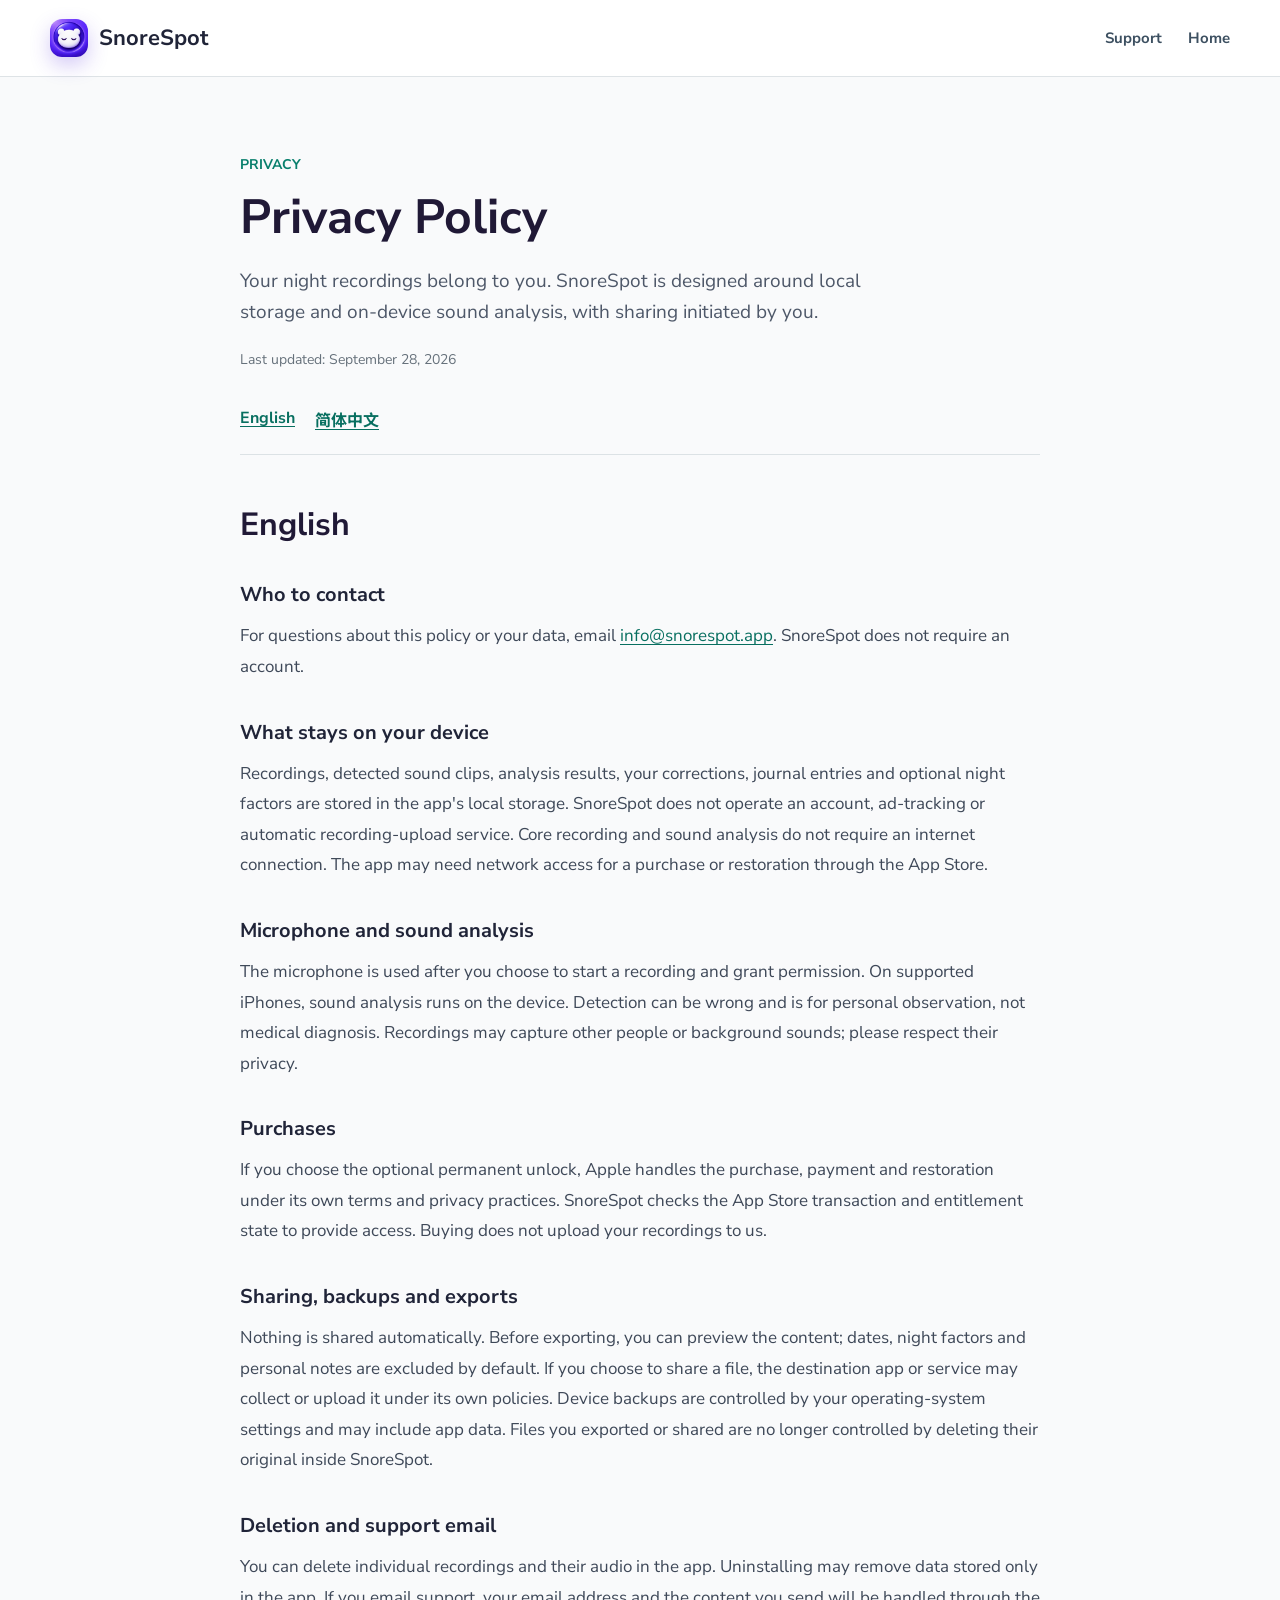
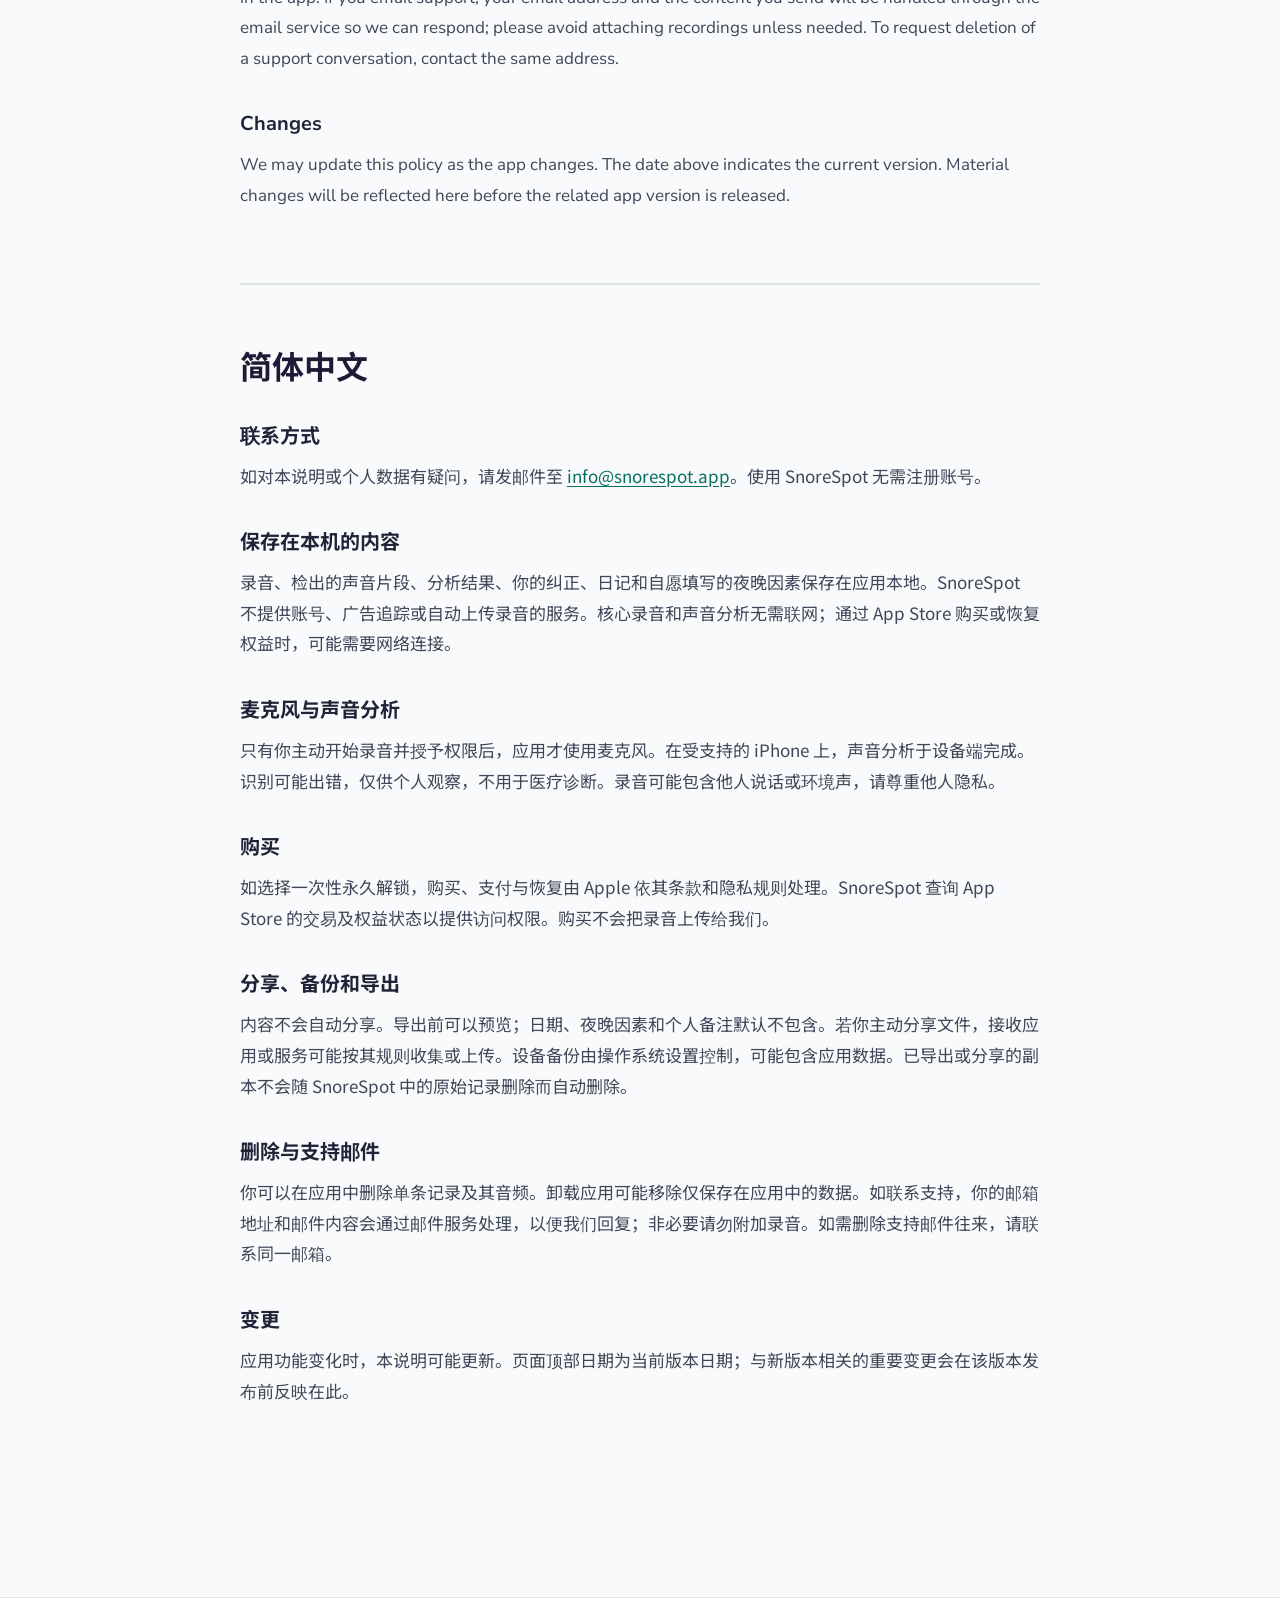
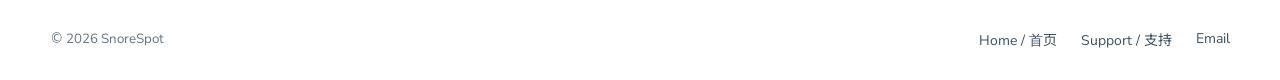
==== privacy.html @ 9841f1f2 "Publish privacy and support pages for iPhone launch" ====
<!doctype html>
<html lang="en">
<head>
  <meta charset="utf-8" />
  <meta name="viewport" content="width=device-width, initial-scale=1" />
  <meta name="description" content="How SnoreSpot handles recordings, on-device analysis, sharing and purchases." />
  <title>Privacy Policy | SnoreSpot</title>
  <link rel="icon" type="image/png" href="favicon.png" />
  <link rel="stylesheet" href="styles.css" />
  <link rel="stylesheet" href="legal.css" />
</head>
<body class="legal-page">
  <a class="skip-link" href="#main">Skip to content</a>
  <header class="legal-header">
    <div class="shell">
      <a class="brand" href="index.html"><img src="assets/images/app_icon.webp" alt="" width="38" height="38" />SnoreSpot</a>
      <nav aria-label="Page navigation"><a href="support.html">Support</a><a href="index.html">Home</a></nav>
    </div>
  </header>
  <main class="legal-main" id="main">
    <p class="legal-eyebrow">Privacy</p>
    <h1>Privacy Policy</h1>
    <p class="legal-intro">Your night recordings belong to you. SnoreSpot is designed around local storage and on-device sound analysis, with sharing initiated by you.</p>
    <p class="legal-meta">Last updated: September 28, 2026</p>
    <nav class="language-nav" aria-label="Language"><a href="#english">English</a><a href="#chinese" lang="zh-CN">简体中文</a></nav>

    <section class="legal-section" id="english" lang="en">
      <h2>English</h2>
      <h3>Who to contact</h3>
      <p>For questions about this policy or your data, email <a href="mailto:info@snorespot.app">info@snorespot.app</a>. SnoreSpot does not require an account.</p>
      <h3>What stays on your device</h3>
      <p>Recordings, detected sound clips, analysis results, your corrections, journal entries and optional night factors are stored in the app's local storage. SnoreSpot does not operate an account, ad-tracking or automatic recording-upload service. Core recording and sound analysis do not require an internet connection. The app may need network access for a purchase or restoration through the App Store.</p>
      <h3>Microphone and sound analysis</h3>
      <p>The microphone is used after you choose to start a recording and grant permission. On supported iPhones, sound analysis runs on the device. Detection can be wrong and is for personal observation, not medical diagnosis. Recordings may capture other people or background sounds; please respect their privacy.</p>
      <h3>Purchases</h3>
      <p>If you choose the optional permanent unlock, Apple handles the purchase, payment and restoration under its own terms and privacy practices. SnoreSpot checks the App Store transaction and entitlement state to provide access. Buying does not upload your recordings to us.</p>
      <h3>Sharing, backups and exports</h3>
      <p>Nothing is shared automatically. Before exporting, you can preview the content; dates, night factors and personal notes are excluded by default. If you choose to share a file, the destination app or service may collect or upload it under its own policies. Device backups are controlled by your operating-system settings and may include app data. Files you exported or shared are no longer controlled by deleting their original inside SnoreSpot.</p>
      <h3>Deletion and support email</h3>
      <p>You can delete individual recordings and their audio in the app. Uninstalling may remove data stored only in the app. If you email support, your email address and the content you send will be handled through the email service so we can respond; please avoid attaching recordings unless needed. To request deletion of a support conversation, contact the same address.</p>
      <h3>Changes</h3>
      <p>We may update this policy as the app changes. The date above indicates the current version. Material changes will be reflected here before the related app version is released.</p>
    </section>

    <section class="legal-section" id="chinese" lang="zh-CN">
      <h2>简体中文</h2>
      <h3>联系方式</h3>
      <p>如对本说明或个人数据有疑问，请发邮件至 <a href="mailto:info@snorespot.app">info@snorespot.app</a>。使用 SnoreSpot 无需注册账号。</p>
      <h3>保存在本机的内容</h3>
      <p>录音、检出的声音片段、分析结果、你的纠正、日记和自愿填写的夜晚因素保存在应用本地。SnoreSpot 不提供账号、广告追踪或自动上传录音的服务。核心录音和声音分析无需联网；通过 App Store 购买或恢复权益时，可能需要网络连接。</p>
      <h3>麦克风与声音分析</h3>
      <p>只有你主动开始录音并授予权限后，应用才使用麦克风。在受支持的 iPhone 上，声音分析于设备端完成。识别可能出错，仅供个人观察，不用于医疗诊断。录音可能包含他人说话或环境声，请尊重他人隐私。</p>
      <h3>购买</h3>
      <p>如选择一次性永久解锁，购买、支付与恢复由 Apple 依其条款和隐私规则处理。SnoreSpot 查询 App Store 的交易及权益状态以提供访问权限。购买不会把录音上传给我们。</p>
      <h3>分享、备份和导出</h3>
      <p>内容不会自动分享。导出前可以预览；日期、夜晚因素和个人备注默认不包含。若你主动分享文件，接收应用或服务可能按其规则收集或上传。设备备份由操作系统设置控制，可能包含应用数据。已导出或分享的副本不会随 SnoreSpot 中的原始记录删除而自动删除。</p>
      <h3>删除与支持邮件</h3>
      <p>你可以在应用中删除单条记录及其音频。卸载应用可能移除仅保存在应用中的数据。如联系支持，你的邮箱地址和邮件内容会通过邮件服务处理，以便我们回复；非必要请勿附加录音。如需删除支持邮件往来，请联系同一邮箱。</p>
      <h3>变更</h3>
      <p>应用功能变化时，本说明可能更新。页面顶部日期为当前版本日期；与新版本相关的重要变更会在该版本发布前反映在此。</p>
    </section>
  </main>
  <footer class="legal-footer"><div class="shell"><small>© 2026 SnoreSpot</small><nav aria-label="Footer"><a href="index.html">Home / 首页</a><a href="support.html">Support / 支持</a><a href="mailto:info@snorespot.app">Email</a></nav></div></footer>
</body>
</html>
---- styles.css ----
@font-face {
  font-family: "Nunito Sans";
  src: url("assets/fonts/NunitoSans-Regular.ttf") format("truetype");
  font-weight: 400;
  font-display: swap;
}

@font-face {
  font-family: "Nunito Sans";
  src: url("assets/fonts/NunitoSans-Bold.ttf") format("truetype");
  font-weight: 700;
  font-display: swap;
}

@font-face {
  font-family: "Noto Sans SC";
  src: url("assets/fonts/NotoSansSC-Regular.ttf") format("truetype");
  font-weight: 400;
  font-display: swap;
}

@font-face {
  font-family: "Noto Sans SC";
  src: url("assets/fonts/NotoSansSC-Bold.ttf") format("truetype");
  font-weight: 700;
  font-display: swap;
}

:root {
  --violet: #7047ff;
  --violet-deep: #5428ec;
  --violet-soft: #ece5ff;
  --ink: #2f215b;
  --ink-soft: #6f6585;
  --night: #211a34;
  --night-deep: #181129;
  --cream: #fffcf8;
  --lavender-white: #faf7ff;
  --line: rgba(85, 61, 137, 0.12);
  --yellow: #ffd95a;
  --shadow: 0 24px 70px rgba(78, 42, 170, 0.16);
  --shell: min(1180px, calc(100% - 48px));
}

* { box-sizing: border-box; }

html {
  scroll-behavior: smooth;
  scroll-padding-top: 92px;
}

body {
  margin: 0;
  color: var(--ink);
  background: var(--lavender-white);
  font-family: "Nunito Sans", "Noto Sans SC", system-ui, sans-serif;
  -webkit-font-smoothing: antialiased;
  overflow-x: hidden;
}

body.menu-open { overflow: hidden; }

button, a { -webkit-tap-highlight-color: transparent; }
button { font: inherit; }
a { color: inherit; text-decoration: none; }
img { display: block; max-width: 100%; }

.sr-only {
  position: absolute;
  width: 1px;
  height: 1px;
  padding: 0;
  margin: -1px;
  overflow: hidden;
  clip: rect(0, 0, 0, 0);
  white-space: nowrap;
  border: 0;
}

.skip-link {
  position: fixed;
  top: 8px;
  left: 8px;
  z-index: 1000;
  padding: 10px 14px;
  color: white;
  background: var(--ink);
  border-radius: 12px;
  transform: translateY(-150%);
}

.skip-link:focus { transform: translateY(0); }
.shell { width: var(--shell); margin-inline: auto; }
.section { padding: 116px 0; }

.site-header {
  position: fixed;
  inset: 0 0 auto;
  z-index: 100;
  transition: background 220ms ease, box-shadow 220ms ease, backdrop-filter 220ms ease;
}

.site-header.scrolled {
  background: rgba(250, 247, 255, 0.86);
  box-shadow: 0 1px 0 rgba(68, 42, 120, 0.08);
  backdrop-filter: blur(20px) saturate(150%);
}

.nav-shell {
  width: var(--shell);
  height: 82px;
  margin-inline: auto;
  display: grid;
  grid-template-columns: 1fr auto 1fr;
  align-items: center;
  gap: 28px;
}

.brand { display: inline-flex; align-items: center; gap: 11px; width: max-content; font-size: 22px; font-weight: 700; letter-spacing: -0.6px; }
.brand img { border-radius: 12px; box-shadow: 0 8px 20px rgba(83, 43, 220, 0.25); }
.site-nav { display: flex; gap: 42px; color: #4d3e73; font-size: 15px; font-weight: 700; }
.site-nav a { position: relative; padding: 12px 0; }
.site-nav a::after { content: ""; position: absolute; left: 0; right: 100%; bottom: 5px; height: 2px; border-radius: 999px; background: var(--violet); transition: right 180ms ease; }
.site-nav a:hover::after, .site-nav a:focus-visible::after { right: 0; }
.header-cta { justify-self: end; }
.menu-button { display: none; }

.button {
  border: 0;
  border-radius: 18px;
  min-height: 54px;
  padding: 0 24px;
  display: inline-flex;
  align-items: center;
  justify-content: center;
  gap: 10px;
  font-weight: 700;
  cursor: pointer;
  transition: transform 180ms ease, box-shadow 180ms ease, background 180ms ease;
}

.button svg { width: 20px; height: 20px; fill: currentColor; }
.button:hover { transform: translateY(-2px); }
.button:focus-visible, a:focus-visible, summary:focus-visible { outline: 3px solid rgba(112, 71, 255, 0.32); outline-offset: 3px; }
.button-primary, .header-cta { color: white; background: linear-gradient(135deg, #805cff, #6032f3); box-shadow: 0 14px 30px rgba(91, 49, 235, 0.25); }
.button-primary:hover, .header-cta:hover { box-shadow: 0 18px 38px rgba(91, 49, 235, 0.34); }
.button-small { min-height: 44px; padding-inline: 19px; border-radius: 15px; font-size: 14px; }
.button-ghost { color: var(--violet-deep); border: 1.5px solid rgba(112, 71, 255, 0.45); background: rgba(255, 255, 255, 0.56); }
.play-icon { width: 25px; height: 25px; display: grid; place-items: center; padding-left: 2px; border: 1px solid currentColor; border-radius: 50%; font-size: 8px; }

.hero {
  min-height: 900px;
  padding-top: 82px;
  position: relative;
  overflow: hidden;
  background:
    radial-gradient(circle at 74% 18%, rgba(139, 100, 255, 0.28), transparent 32%),
    linear-gradient(145deg, #fffcf8 0%, #faf7ff 47%, #f1eaff 100%);
}

.hero::before { content: ""; position: absolute; width: 520px; height: 520px; left: -330px; top: 300px; border-radius: 45%; background: rgba(133, 96, 255, 0.07); transform: rotate(28deg); }
.hero-glow { position: absolute; border-radius: 50%; filter: blur(4px); opacity: 0.8; pointer-events: none; }
.hero-glow-one { width: 520px; height: 520px; right: -180px; top: -190px; background: rgba(122, 73, 255, 0.18); }
.hero-glow-two { width: 340px; height: 340px; left: 42%; top: 390px; background: rgba(253, 226, 113, 0.07); }
.hero-grid { min-height: 765px; display: grid; grid-template-columns: 0.92fr 1.08fr; align-items: center; gap: 50px; position: relative; z-index: 2; }
.hero-copy { padding-bottom: 24px; }
.eyebrow, .section-kicker { color: var(--violet); font-size: 12px; font-weight: 700; letter-spacing: 0.22em; text-transform: uppercase; }
.eyebrow { width: max-content; padding: 9px 14px; border: 1px solid rgba(112, 71, 255, 0.16); border-radius: 999px; background: rgba(255, 255, 255, 0.55); letter-spacing: 0.08em; }
.eyebrow span { display: inline-block; width: 7px; height: 7px; margin-right: 7px; border-radius: 50%; background: #46d889; box-shadow: 0 0 0 4px rgba(70, 216, 137, 0.14); }
.hero h1 { margin: 28px 0 24px; font-size: clamp(54px, 5.5vw, 80px); line-height: 1.08; letter-spacing: -4px; }
.hero h1 em { color: var(--violet); font-style: normal; }
.hero-lede { max-width: 580px; margin: 0; color: var(--ink-soft); font-size: 19px; line-height: 1.8; }
.hero-actions { display: flex; gap: 14px; margin-top: 34px; flex-wrap: wrap; }
.trust-list { list-style: none; padding: 0; margin: 34px 0 0; display: flex; flex-wrap: wrap; gap: 24px; color: #514374; font-size: 14px; font-weight: 700; }
.trust-list li { display: flex; align-items: center; gap: 8px; }
.trust-icon { width: 26px; height: 26px; display: grid; place-items: center; color: var(--violet); border: 1px solid rgba(112, 71, 255, 0.22); border-radius: 8px; }

.hero-visual { height: 660px; position: relative; }
.hero-moon { position: absolute; width: 520px; height: 520px; border-radius: 50%; right: -25px; top: 60px; background: linear-gradient(145deg, rgba(255,255,255,.78), rgba(220,205,255,.52)); box-shadow: inset -40px -30px 70px rgba(111, 71, 240, 0.1), 0 40px 100px rgba(94, 48, 210, 0.16); }
.hero-moon::after { content: ""; position: absolute; inset: 8%; border: 1px solid rgba(255,255,255,.7); border-radius: inherit; }
.hero-bear { position: absolute; width: 315px; right: -55px; bottom: 20px; z-index: 4; filter: drop-shadow(0 28px 30px rgba(54, 28, 120, 0.17)); }
.phone { padding: 11px; border-radius: 52px; background: linear-gradient(145deg, #3e3454, #0d0914 70%); box-shadow: 0 40px 80px rgba(41, 22, 85, 0.3), inset 0 0 0 2px rgba(255,255,255,.28); }
.phone-hero { position: absolute; width: 306px; top: 22px; left: 40px; z-index: 3; transform: rotate(-2deg); }
.phone-speaker { position: absolute; z-index: 5; top: 17px; left: 50%; width: 90px; height: 24px; transform: translateX(-50%); background: #07050a; border-radius: 999px; }
.phone-screen { overflow: hidden; border-radius: 42px; background: #faf7ff; }
.phone-screen img { width: 100%; }
.floating-card { position: absolute; z-index: 6; display: flex; align-items: center; padding: 14px 16px; border: 1px solid rgba(255,255,255,.8); background: rgba(255,255,255,.84); backdrop-filter: blur(18px); box-shadow: 0 16px 40px rgba(64, 34, 125, 0.17); }
.sound-card { left: 4px; bottom: 73px; width: 320px; border-radius: 21px; gap: 12px; transform: rotate(1.5deg); }
.sound-card-icon { width: 38px; height: 38px; display: grid; place-items: center; flex: 0 0 auto; color: var(--violet); background: var(--violet-soft); border-radius: 14px; }
.sound-card strong, .sound-card span { display: block; }
.sound-card strong { font-size: 13px; }
.sound-card span { margin-top: 3px; color: var(--ink-soft); font-size: 10px; }
.tiny-wave { margin-left: auto; display: flex; align-items: center; gap: 2px; }
.tiny-wave i { width: 2px; height: 10px; border-radius: 2px; background: var(--violet); }
.tiny-wave i:nth-child(2), .tiny-wave i:nth-child(6) { height: 18px; }
.tiny-wave i:nth-child(3), .tiny-wave i:nth-child(5) { height: 25px; }
.tiny-wave i:nth-child(4) { height: 31px; }
.star { position: absolute; z-index: 7; color: var(--yellow); text-shadow: 0 8px 18px rgba(226, 169, 0, 0.25); }
.star-one { left: 12px; top: 100px; font-size: 28px; transform: rotate(10deg); }
.star-two { right: 8px; top: 240px; font-size: 34px; }
.star-three { right: 85px; top: 64px; font-size: 18px; }
.hand-note { margin: 0; color: #6650aa; font-family: "Noto Sans SC", sans-serif; font-size: 14px; line-height: 1.7; font-style: italic; transform: rotate(-3deg); }
.note-one { position: absolute; right: -16px; bottom: 12px; z-index: 6; }
.wave-divider { position: absolute; z-index: 3; inset: auto 0 -1px; height: 110px; }
.wave-divider svg { width: 100%; height: 100%; }
.wave-divider path { fill: var(--cream); }

.how-section { background: var(--cream); }
.section-heading { max-width: 760px; margin: 0 auto 58px; text-align: center; }
.section-heading h2, .journey-copy h2, .privacy-copy h2, .cta-copy h2, .faq-heading h2 { margin: 14px 0 16px; font-size: clamp(38px, 4vw, 56px); line-height: 1.16; letter-spacing: -2px; }
.section-heading p, .journey-copy > p, .faq-heading p { margin: 0; color: var(--ink-soft); font-size: 17px; line-height: 1.8; }
.feature-grid { display: grid; grid-template-columns: repeat(3, 1fr); gap: 22px; align-items: start; }
.feature-card { min-width: 0; padding: 32px 28px 26px; border: 1px solid var(--line); border-radius: 30px; background: rgba(250,247,255,.6); box-shadow: 0 12px 40px rgba(78, 43, 150, 0.06); }
.feature-card-lift { margin-top: 38px; }
.card-number { width: 44px; height: 44px; display: grid; place-items: center; color: var(--violet); background: var(--violet-soft); border-radius: 50%; font-size: 13px; font-weight: 700; }
.feature-card h3 { margin: 21px 0 12px; font-size: 25px; line-height: 1.3; letter-spacing: -0.6px; }
.feature-card > p:not(.hand-note) { min-height: 83px; margin: 0; color: var(--ink-soft); font-size: 14px; line-height: 1.75; }
.feature-card > .hand-note { margin: 22px 8px 0 auto; width: max-content; text-align: center; }
.feature-demo { height: 246px; margin-top: 24px; overflow: hidden; border: 1px solid rgba(82, 54, 142, 0.1); border-radius: 23px; background: white; box-shadow: 0 14px 35px rgba(66, 38, 123, 0.09); }
.waveform-demo { padding: 22px; }
.demo-label { display: grid; grid-template-columns: auto 1fr auto; align-items: center; gap: 10px; }
.demo-label strong { font-size: 13px; }
.demo-label b { color: var(--ink-soft); font-size: 9px; font-weight: 400; }
.round-control { width: 34px; height: 34px; display: grid; place-items: center; color: white; background: var(--violet); border-radius: 50%; font-size: 11px; }
.wave-bars { height: 78px; display: flex; align-items: center; justify-content: center; gap: 4px; }
.wave-bars i { width: 3px; height: 12px; background: #936fff; border-radius: 4px; }
.wave-bars i:nth-child(3n) { height: 32px; }
.wave-bars i:nth-child(4n) { height: 48px; }
.wave-bars i:nth-child(5n) { height: 22px; }
.result-row { display: grid; grid-template-columns: auto 1fr auto; align-items: center; gap: 12px; padding: 13px; border-radius: 16px; background: #faf7ff; }
.result-row > span { width: 34px; height: 34px; display: grid; place-items: center; color: var(--violet); background: #ece5ff; border-radius: 12px; }
.result-row small, .result-row strong { display: block; }
.result-row small { color: var(--ink-soft); font-size: 9px; }
.result-row strong { margin-top: 2px; font-size: 15px; }
.result-row b { color: var(--violet); font-size: 22px; }
.event-demo { position: relative; background: #faf7ff; }
.event-demo img { width: 100%; transform: translateY(-120px); }
.event-demo::after { content: "真实应用界面"; position: absolute; right: 12px; bottom: 10px; padding: 6px 9px; color: #62557e; background: rgba(255,255,255,.9); border-radius: 10px; font-size: 9px; }
.chart-demo { padding: 22px 20px 16px; }
.chart-head { display: flex; align-items: center; justify-content: space-between; font-size: 11px; font-weight: 700; }
.chart-head b { padding: 5px 8px; color: var(--violet); background: var(--violet-soft); border-radius: 9px; font-size: 8px; }
.chart-bars { height: 145px; display: flex; align-items: flex-end; justify-content: space-around; gap: 8px; padding-top: 20px; border-bottom: 1px solid #eee8fa; }
.chart-bars i { width: 22px; height: var(--h); border-radius: 7px 7px 3px 3px; background: linear-gradient(#bda8ff, #e3d9ff); }
.chart-bars i.active { background: linear-gradient(#764cff, #9a7aff); box-shadow: 0 7px 16px rgba(112,71,255,.24); }
.chart-days { display: flex; justify-content: space-around; padding-top: 10px; color: #8a809e; font-size: 7px; }

.journey-section { background: #f6f1ff; overflow: hidden; }
.journey-grid { display: grid; grid-template-columns: 0.86fr 1.14fr; align-items: center; gap: 90px; }
.journey-copy > p { max-width: 530px; }
.check-list { list-style: none; padding: 0; margin: 30px 0; display: grid; gap: 15px; color: #55476f; }
.check-list li { display: flex; align-items: center; gap: 12px; }
.check-list span { width: 24px; height: 24px; display: grid; place-items: center; flex: 0 0 auto; color: white; background: var(--violet); border-radius: 50%; font-size: 12px; }
.text-link { display: inline-flex; align-items: center; gap: 9px; color: var(--violet); font-weight: 700; }
.text-link span { transition: transform 180ms ease; }
.text-link:hover span { transform: translateX(4px); }
.screen-gallery { height: 630px; position: relative; }
.screen-gallery::before { content: ""; position: absolute; width: 500px; height: 500px; inset: 70px -40px auto auto; border-radius: 50%; background: radial-gradient(circle, #e3d7ff, rgba(227,215,255,0)); }
.screen-card { position: absolute; width: 235px; padding: 8px; border-radius: 38px; background: linear-gradient(145deg, #554967, #17111f); box-shadow: 0 28px 60px rgba(47, 26, 98, 0.2); overflow: hidden; }
.screen-card img { border-radius: 31px; }
.screen-back { top: 40px; left: 18px; transform: rotate(-10deg) scale(.89); opacity: .8; }
.screen-middle { top: 18px; right: 15px; transform: rotate(8deg) scale(.9); opacity: .86; }
.screen-front { left: 50%; top: 8px; z-index: 2; transform: translateX(-50%); }
.gallery-bear { position: absolute; z-index: 4; width: 245px; right: -10px; bottom: -20px; filter: drop-shadow(0 25px 28px rgba(65, 35, 140, .15)); }

.privacy-section { position: relative; overflow: hidden; padding-bottom: 160px; color: white; background: radial-gradient(circle at 78% 52%, #463276, transparent 33%), linear-gradient(135deg, #211a34, #33214f 55%, #201730); }
.privacy-section::before { content: ""; position: absolute; width: 600px; height: 600px; left: -240px; bottom: -270px; border: 1px solid rgba(255,255,255,.05); border-radius: 50%; box-shadow: 0 0 0 80px rgba(255,255,255,.015), 0 0 0 160px rgba(255,255,255,.01); }
.privacy-stars { position: absolute; right: 5%; top: 70px; color: rgba(255, 217, 90, .75); letter-spacing: 12px; }
.privacy-grid { display: grid; grid-template-columns: 1.05fr .95fr; align-items: center; gap: 80px; position: relative; z-index: 2; }
.section-kicker-light { color: #ac92ff; }
.privacy-copy h2 { font-size: clamp(44px, 5vw, 66px); }
.privacy-copy > p { max-width: 660px; color: #d4cce3; font-size: 17px; line-height: 1.85; }
.privacy-points { display: grid; grid-template-columns: repeat(3, 1fr); gap: 20px; margin-top: 44px; }
.privacy-points > div { min-width: 0; }
.privacy-points span { width: 48px; height: 48px; display: grid; place-items: center; color: white; border: 1px solid rgba(255,255,255,.2); border-radius: 16px; background: rgba(132, 96, 255, .34); }
.privacy-points strong, .privacy-points small { display: block; }
.privacy-points strong { margin-top: 14px; font-size: 14px; }
.privacy-points small { margin-top: 5px; color: #bcb3ca; font-size: 10px; line-height: 1.5; }
.privacy-art { min-height: 480px; position: relative; display: grid; place-items: center; }
.privacy-art::before { content: ""; position: absolute; width: 390px; height: 390px; border-radius: 50%; background: rgba(118, 78, 230, .17); box-shadow: 0 0 80px rgba(132, 91, 255, .18); }
.privacy-art img { position: relative; z-index: 2; width: 390px; filter: drop-shadow(0 30px 35px rgba(0,0,0,.25)); }
.shield { position: absolute; z-index: 3; right: 35px; bottom: 40px; width: 125px; height: 138px; }
.shield svg { width: 100%; height: 100%; }
.shield svg > path:first-child { fill: #7047ff; stroke: #a990ff; stroke-width: 3; }
.shield rect { fill: #f6f1ff; }
.shield svg > path:last-child { fill: none; stroke: #f6f1ff; stroke-width: 7; stroke-linecap: round; }
.privacy-art .hand-note { position: absolute; right: -10px; top: 65px; color: #c7b8f7; }
.wave-divider-light path { fill: var(--lavender-white); }

.cta-section { padding-top: 70px; background: var(--lavender-white); }
.cta-shell { min-height: 420px; position: relative; display: grid; grid-template-columns: .75fr 1.25fr; align-items: center; gap: 40px; padding: 55px 90px; overflow: hidden; border: 1px solid rgba(112,71,255,.1); border-radius: 44px; background: radial-gradient(circle at 4% 100%, #e9e0ff, transparent 35%), linear-gradient(135deg, #fff 0%, #f5efff 100%); box-shadow: var(--shadow); }
.cta-shell::before { content: ""; position: absolute; width: 260px; height: 260px; right: -90px; top: -100px; border-radius: 50%; background: rgba(112,71,255,.08); }
.cta-shell > img { align-self: end; width: 310px; margin: 0 auto -95px -30px; filter: drop-shadow(0 24px 30px rgba(65,35,140,.12)); }
.cta-copy { position: relative; z-index: 2; text-align: center; }
.cta-copy h2 { font-size: clamp(36px, 4vw, 52px); }
.cta-copy p { margin: 0 auto 28px; color: var(--ink-soft); font-size: 16px; }
.cta-copy small { display: block; margin-top: 15px; color: #9187a4; font-size: 10px; }
.cta-star { position: absolute; color: var(--yellow); }
.cta-star-one { left: 32px; top: 42px; font-size: 28px; }
.cta-star-two { right: 65px; bottom: 45px; font-size: 18px; }

.faq-section { background: var(--lavender-white); }
.faq-grid { display: grid; grid-template-columns: .7fr 1.3fr; gap: 80px; }
.faq-heading { position: sticky; top: 120px; align-self: start; }
.faq-list { border-top: 1px solid var(--line); }
.faq-list details { border-bottom: 1px solid var(--line); }
.faq-list summary { padding: 25px 4px; display: flex; align-items: center; justify-content: space-between; gap: 24px; list-style: none; cursor: pointer; font-size: 17px; font-weight: 700; }
.faq-list summary::-webkit-details-marker { display: none; }
.faq-list summary span { color: var(--violet); font-size: 24px; font-weight: 400; transition: transform 180ms ease; }
.faq-list details[open] summary span { transform: rotate(45deg); }
.faq-list p { max-width: 700px; margin: -4px 0 26px; padding-right: 45px; color: var(--ink-soft); font-size: 14px; line-height: 1.8; }

.site-footer { padding: 38px 0; border-top: 1px solid var(--line); background: var(--cream); }
.footer-grid { display: grid; grid-template-columns: 1fr auto 1fr; align-items: center; gap: 28px; }
.footer-brand span span, .footer-brand small { display: block; }
.footer-brand small { margin-top: 3px; color: var(--ink-soft); font-size: 10px; font-weight: 400; letter-spacing: 0; }
.site-footer nav { display: flex; gap: 28px; color: var(--ink-soft); font-size: 12px; }
.site-footer > .shell > p { margin: 0; color: #746987; text-align: right; font-size: 11px; }
.site-footer p small { color: #9b91aa; }

.launch-dialog { width: min(480px, calc(100% - 32px)); padding: 48px; color: var(--ink); border: 1px solid rgba(112,71,255,.13); border-radius: 32px; background: #fffcf8; box-shadow: 0 30px 100px rgba(33, 17, 71, .32); text-align: center; }
.launch-dialog::backdrop { background: rgba(23, 14, 39, .56); backdrop-filter: blur(8px); }
.launch-dialog img { margin: 0 auto 20px; border-radius: 18px; box-shadow: 0 13px 28px rgba(82, 39, 205, .23); }
.launch-dialog h2 { margin: 12px 0; font-size: 30px; letter-spacing: -1px; }
.launch-dialog p { margin: 0 0 25px; color: var(--ink-soft); font-size: 14px; line-height: 1.75; }
.dialog-close { position: absolute; top: 13px; right: 16px; width: 38px; height: 38px; border: 0; border-radius: 50%; color: var(--ink); background: #f3eefb; font-size: 24px; cursor: pointer; }

.reveal { opacity: 0; transform: translateY(24px); transition: opacity 700ms ease, transform 700ms cubic-bezier(.2,.7,.2,1); }
.reveal.is-visible { opacity: 1; transform: translateY(0); }

@media (max-width: 1020px) {
  .header-cta { display: none; }
  .nav-shell { grid-template-columns: 1fr auto; }
  .site-nav { justify-self: end; }
  .hero-grid { grid-template-columns: 1fr 1fr; gap: 18px; }
  .hero h1 { font-size: 58px; }
  .phone-hero { left: 10px; }
  .hero-bear { right: -130px; }
  .feature-grid { gap: 14px; }
  .feature-card { padding-inline: 20px; }
  .journey-grid { gap: 34px; }
  .privacy-grid { gap: 30px; }
  .privacy-points { gap: 10px; }
  .cta-shell { padding-inline: 55px; }
}

@media (max-width: 780px) {
  :root { --shell: min(100% - 32px, 640px); }
  .section { padding: 84px 0; }
  .nav-shell { height: 70px; }
  .brand { font-size: 20px; }
  .brand img { width: 38px; height: 38px; }
  .menu-button { width: 44px; height: 44px; padding: 0; display: grid; align-content: center; justify-content: center; gap: 7px; border: 0; border-radius: 14px; background: rgba(255,255,255,.7); }
  .menu-button span:not(.sr-only) { width: 21px; height: 2px; border-radius: 2px; background: var(--ink); transition: transform 180ms ease; }
  .menu-button[aria-expanded="true"] span:nth-last-child(2) { transform: translateY(4.5px) rotate(45deg); }
  .menu-button[aria-expanded="true"] span:last-child { transform: translateY(-4.5px) rotate(-45deg); }
  .site-nav { position: fixed; inset: 70px 16px auto; display: grid; gap: 2px; padding: 14px; border: 1px solid rgba(112,71,255,.12); border-radius: 22px; background: rgba(255,252,248,.98); box-shadow: 0 24px 60px rgba(52,30,102,.18); opacity: 0; visibility: hidden; transform: translateY(-10px); transition: all 180ms ease; }
  .site-nav.open { opacity: 1; visibility: visible; transform: translateY(0); }
  .site-nav a { padding: 14px 16px; border-radius: 13px; }
  .site-nav a:hover { background: var(--violet-soft); }
  .site-nav a::after { display: none; }
  .hero { padding-top: 70px; min-height: auto; }
  .hero-grid { grid-template-columns: 1fr; padding-top: 70px; text-align: center; }
  .hero-copy { position: relative; z-index: 5; }
  .eyebrow { margin-inline: auto; }
  .hero h1 { margin-top: 22px; font-size: clamp(47px, 13vw, 67px); letter-spacing: -2.8px; }
  .hero-lede { margin-inline: auto; font-size: 17px; }
  .hero-actions, .trust-list { justify-content: center; }
  .hero-visual { height: 630px; margin-top: 4px; }
  .hero-moon { width: 470px; height: 470px; right: 50%; transform: translateX(50%); }
  .phone-hero { width: 282px; left: 50%; transform: translateX(-50%) rotate(-2deg); }
  .hero-bear { width: 255px; right: calc(50% - 280px); }
  .sound-card { left: calc(50% - 250px); }
  .note-one { right: calc(50% - 280px); }
  .feature-grid { grid-template-columns: 1fr; max-width: 520px; margin-inline: auto; }
  .feature-card-lift { margin-top: 0; }
  .feature-card > p:not(.hand-note) { min-height: 0; }
  .feature-demo { height: 290px; }
  .event-demo img { transform: translateY(-100px); }
  .journey-grid { grid-template-columns: 1fr; }
  .journey-copy { text-align: center; }
  .journey-copy > p { margin-inline: auto; }
  .check-list { width: max-content; max-width: 100%; margin-inline: auto; text-align: left; }
  .screen-gallery { height: 610px; }
  .privacy-grid { grid-template-columns: 1fr; text-align: center; }
  .privacy-copy > p { margin-inline: auto; }
  .privacy-points { max-width: 600px; margin-inline: auto; }
  .privacy-points span { margin-inline: auto; }
  .privacy-art { min-height: 390px; }
  .privacy-art img { width: 330px; }
  .shield { right: calc(50% - 210px); }
  .privacy-art .hand-note { right: calc(50% - 250px); }
  .cta-shell { min-height: 590px; grid-template-columns: 1fr; padding: 60px 28px 0; }
  .cta-shell > img { grid-row: 2; width: 260px; margin: 0 auto -75px; }
  .faq-grid { grid-template-columns: 1fr; gap: 40px; }
  .faq-heading { position: static; text-align: center; }
  .footer-grid { grid-template-columns: 1fr; justify-items: center; text-align: center; }
  .site-footer > .shell > p { text-align: center; }
}

@media (max-width: 520px) {
  .hero-grid { padding-top: 50px; }
  .hero h1 { font-size: 47px; line-height: 1.12; }
  .hero-lede { font-size: 16px; }
  .hero-actions { display: grid; }
  .hero-actions .button { width: 100%; }
  .trust-list { gap: 12px 16px; font-size: 12px; }
  .hero-visual { width: calc(100% + 32px); height: 570px; margin-left: -16px; }
  .hero-moon { width: 400px; height: 400px; top: 68px; }
  .phone-hero { width: 246px; }
  .phone { border-radius: 43px; padding: 9px; }
  .phone-screen { border-radius: 35px; }
  .phone-speaker { top: 14px; width: 74px; height: 20px; }
  .hero-bear { width: 220px; right: -60px; bottom: 15px; }
  .sound-card { width: 255px; left: 0; bottom: 54px; padding: 11px; }
  .tiny-wave { display: none; }
  .note-one { display: none; }
  .section-heading h2, .journey-copy h2, .privacy-copy h2, .cta-copy h2, .faq-heading h2 { font-size: 36px; letter-spacing: -1.5px; }
  .section-heading { margin-bottom: 38px; }
  .feature-card { padding: 26px 20px; }
  .feature-demo { height: 245px; }
  .event-demo img { transform: translateY(-95px); }
  .screen-gallery { height: 475px; margin-inline: -14px; }
  .screen-card { width: 180px; border-radius: 30px; padding: 6px; }
  .screen-card img { border-radius: 24px; }
  .screen-back { left: 0; }
  .screen-middle { right: 0; }
  .gallery-bear { width: 190px; right: -15px; }
  .privacy-section { padding-bottom: 130px; }
  .privacy-points { grid-template-columns: 1fr; gap: 24px; }
  .privacy-points > div { display: grid; grid-template-columns: auto 1fr; column-gap: 14px; text-align: left; }
  .privacy-points span { grid-row: 1 / 3; margin: 0; }
  .privacy-points strong { margin-top: 3px; }
  .privacy-points small { margin-top: 0; }
  .privacy-art { min-height: 340px; }
  .privacy-art img { width: 280px; }
  .shield { width: 90px; right: 0; bottom: 25px; }
  .privacy-art .hand-note { right: 0; top: 40px; }
  .cta-shell { width: calc(100% - 24px); min-height: 560px; border-radius: 32px; }
  .faq-list summary { font-size: 15px; }
  .launch-dialog { padding: 42px 24px 28px; }
}

@media (prefers-reduced-motion: reduce) {
  html { scroll-behavior: auto; }
  *, *::before, *::after { animation-duration: 0.01ms !important; animation-iteration-count: 1 !important; transition-duration: 0.01ms !important; }
  .reveal { opacity: 1; transform: none; }
}
---- legal.css ----
body.legal-page { background: #f9fafb; color: #202438; }
.legal-header { border-bottom: 1px solid #dee3e6; background: #fff; }
.legal-header .shell { min-height: 76px; display: flex; align-items: center; justify-content: space-between; gap: 24px; }
.legal-header .brand { letter-spacing: 0; }
.legal-header nav { display: flex; gap: 26px; color: #3d5061; font-size: 15px; font-weight: 700; }
.legal-header a:hover, .legal-footer a:hover { color: #087f6c; }
.legal-main { width: min(800px, calc(100% - 44px)); margin: 0 auto; padding: 78px 0 120px; }
.legal-eyebrow { margin: 0 0 16px; color: #087f6c; font-size: 14px; font-weight: 700; text-transform: uppercase; }
.legal-main h1 { margin: 0; color: #201936; font-size: 48px; line-height: 1.16; letter-spacing: 0; }
.legal-intro { max-width: 680px; margin: 20px 0 0; color: #4e5869; font-size: 19px; line-height: 1.65; }
.legal-meta { margin: 22px 0 0; color: #66717b; font-size: 14px; }
.language-nav { display: flex; gap: 20px; margin: 38px 0 50px; padding-bottom: 22px; border-bottom: 1px solid #dce2e5; font-weight: 700; }
.language-nav a, .legal-main a { color: #086f60; text-decoration: underline; text-underline-offset: 3px; }
.legal-section { padding: 0 0 55px; }
.legal-section + .legal-section { padding-top: 60px; border-top: 2px solid #dce5e3; }
.legal-section h2 { margin: 0 0 24px; color: #201936; font-size: 32px; line-height: 1.25; letter-spacing: 0; }
.legal-section h3 { margin: 36px 0 12px; color: #202438; font-size: 20px; line-height: 1.4; letter-spacing: 0; }
.legal-section p, .legal-section li { color: #3e4858; font-size: 17px; line-height: 1.8; }
.legal-section p { margin: 0 0 16px; }
.legal-section ul { margin: 10px 0 20px; padding-left: 26px; }
.legal-section li + li { margin-top: 8px; }
.legal-section[lang="zh-CN"] { font-family: "Noto Sans SC", system-ui, sans-serif; }
.legal-footer { border-top: 1px solid #dce2e5; background: #fff; }
.legal-footer .shell { min-height: 82px; display: flex; align-items: center; justify-content: space-between; gap: 22px; }
.legal-footer nav { display: flex; flex-wrap: wrap; gap: 24px; color: #3d5061; font-size: 14px; }
.legal-footer small { color: #687482; }
@media (max-width: 640px) {
  .legal-header .shell, .legal-footer .shell { width: calc(100% - 36px); }
  .legal-header .brand { font-size: 19px; }
  .legal-header nav { gap: 14px; font-size: 14px; }
  .legal-main { padding: 48px 0 70px; }
  .legal-main h1 { font-size: 36px; }
  .legal-intro { font-size: 17px; }
  .legal-section h2 { font-size: 27px; }
  .legal-section h3 { font-size: 19px; }
  .legal-section p, .legal-section li { font-size: 16px; }
  .legal-footer .shell { padding: 24px 0; align-items: flex-start; flex-direction: column; }
}
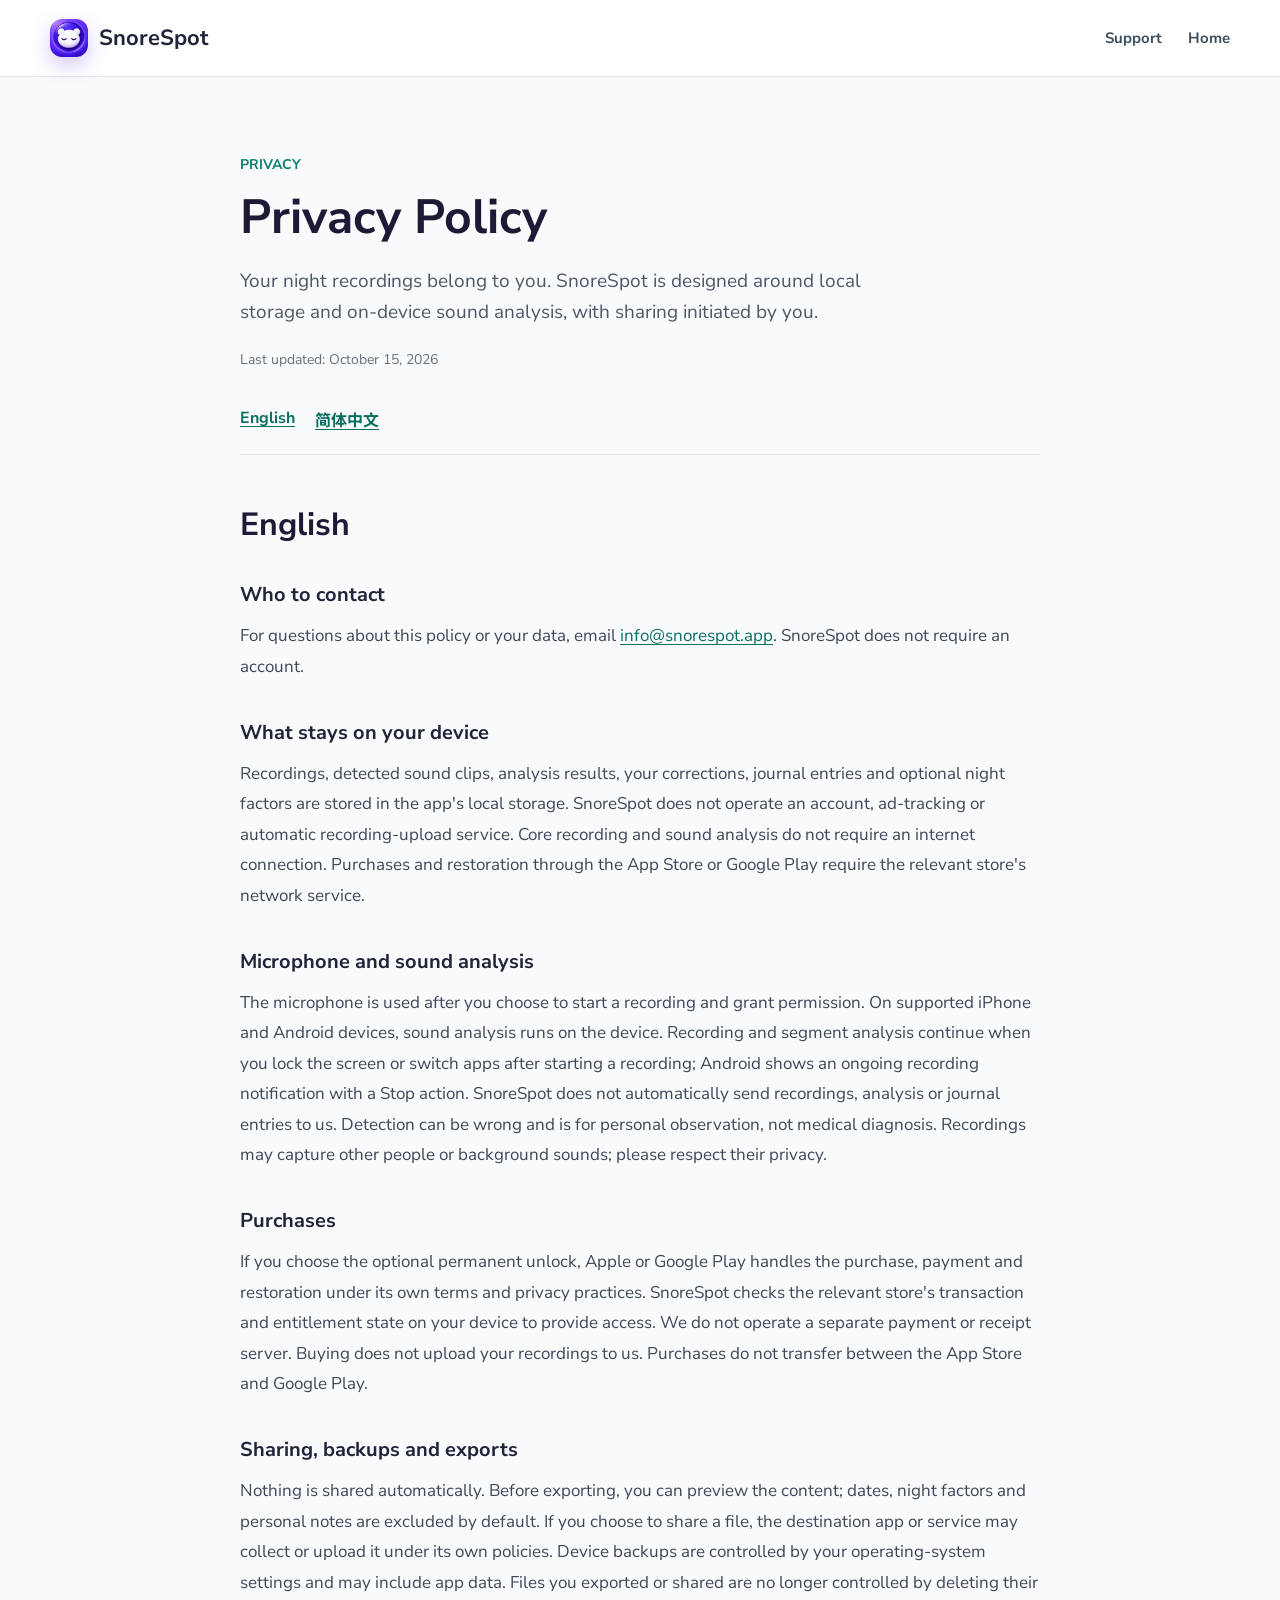
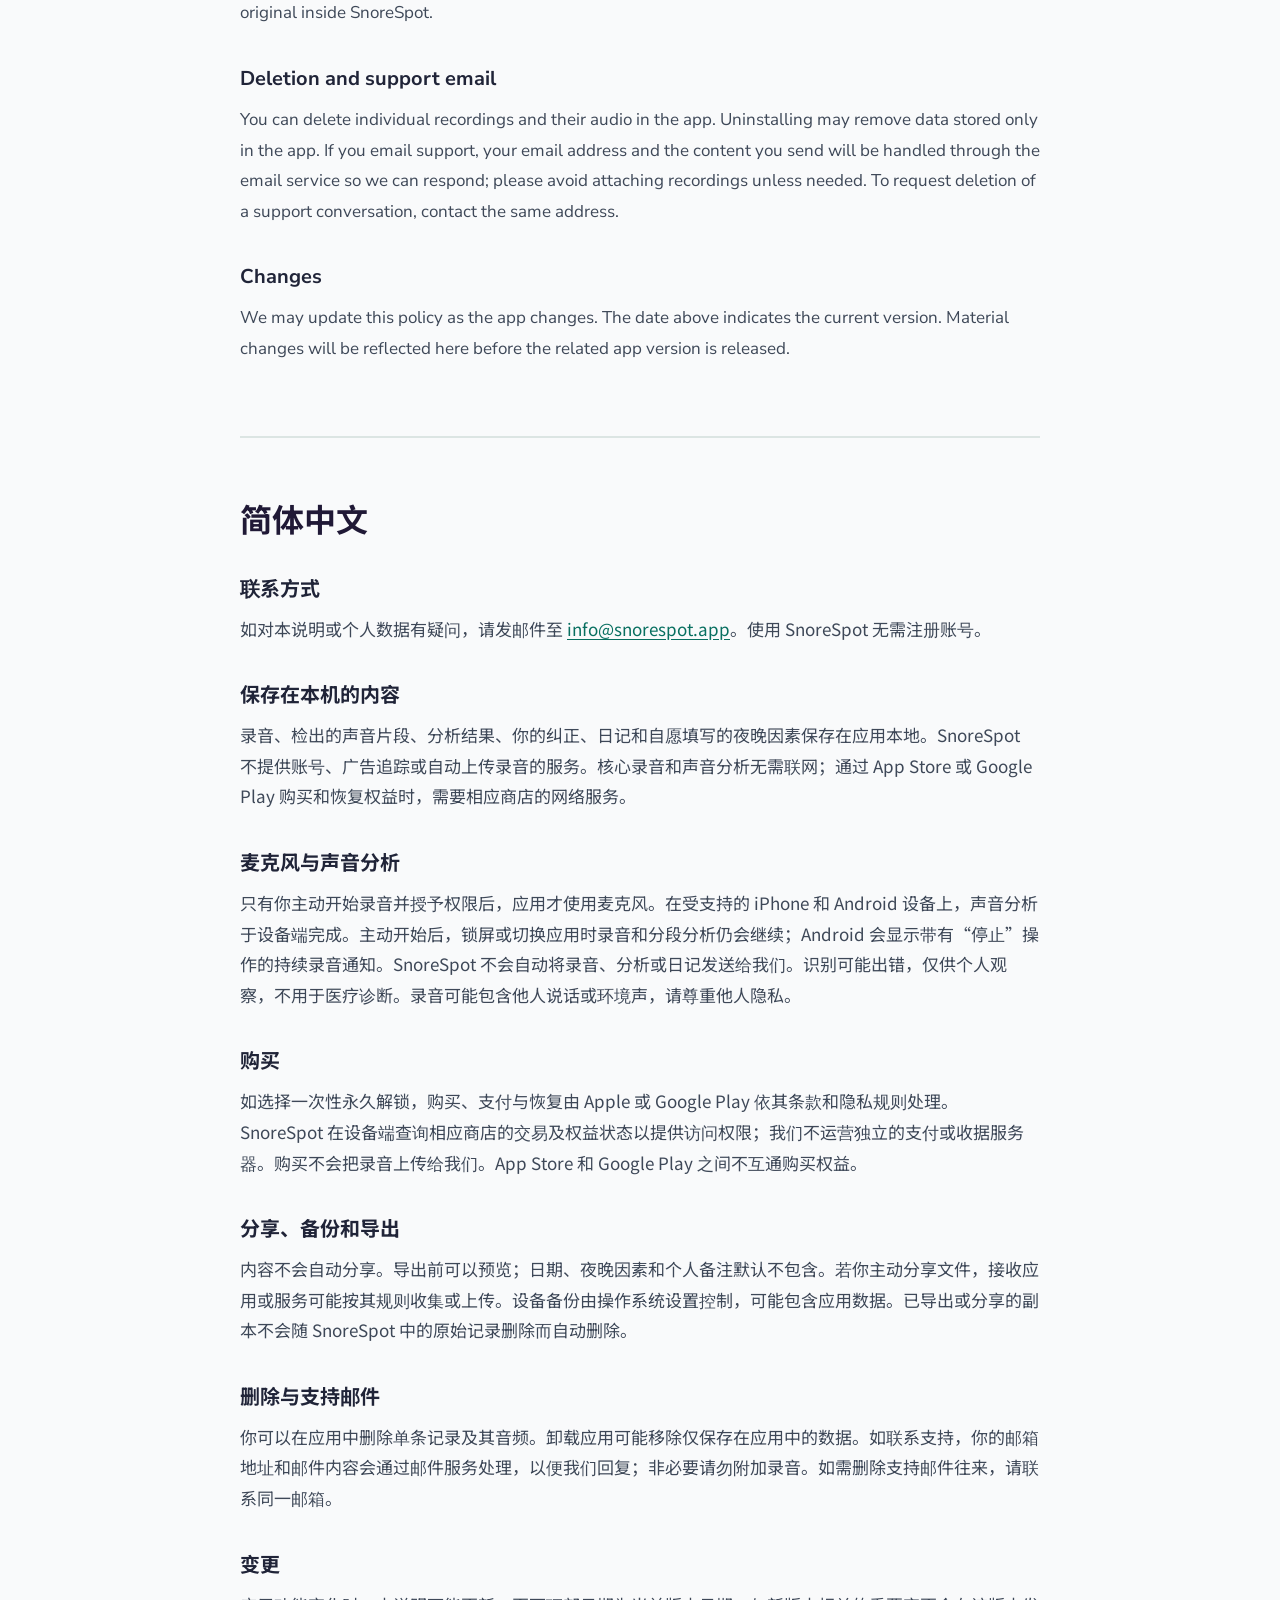
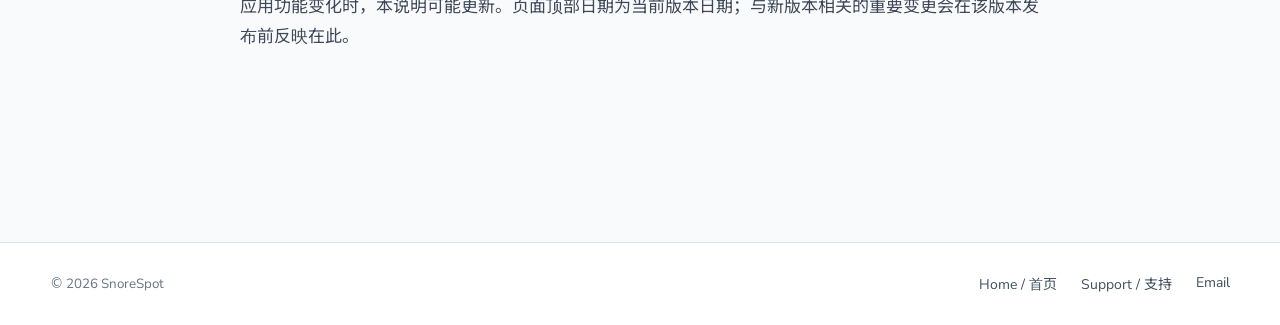
==== commit 5d635739: "Clarify Android privacy, recording and Google Play purchase support" ====
--- a/privacy.html
+++ b/privacy.html
@@ -21,7 +21,7 @@
     <p class="legal-eyebrow">Privacy</p>
     <h1>Privacy Policy</h1>
     <p class="legal-intro">Your night recordings belong to you. SnoreSpot is designed around local storage and on-device sound analysis, with sharing initiated by you.</p>
-    <p class="legal-meta">Last updated: September 28, 2026</p>
+    <p class="legal-meta">Last updated: October 15, 2026</p>
     <nav class="language-nav" aria-label="Language"><a href="#english">English</a><a href="#chinese" lang="zh-CN">简体中文</a></nav>
 
     <section class="legal-section" id="english" lang="en">
@@ -29,11 +29,11 @@
       <h3>Who to contact</h3>
       <p>For questions about this policy or your data, email <a href="mailto:info@snorespot.app">info@snorespot.app</a>. SnoreSpot does not require an account.</p>
       <h3>What stays on your device</h3>
-      <p>Recordings, detected sound clips, analysis results, your corrections, journal entries and optional night factors are stored in the app's local storage. SnoreSpot does not operate an account, ad-tracking or automatic recording-upload service. Core recording and sound analysis do not require an internet connection. The app may need network access for a purchase or restoration through the App Store.</p>
+      <p>Recordings, detected sound clips, analysis results, your corrections, journal entries and optional night factors are stored in the app's local storage. SnoreSpot does not operate an account, ad-tracking or automatic recording-upload service. Core recording and sound analysis do not require an internet connection. Purchases and restoration through the App Store or Google Play require the relevant store's network service.</p>
       <h3>Microphone and sound analysis</h3>
-      <p>The microphone is used after you choose to start a recording and grant permission. On supported iPhones, sound analysis runs on the device. Detection can be wrong and is for personal observation, not medical diagnosis. Recordings may capture other people or background sounds; please respect their privacy.</p>
+      <p>The microphone is used after you choose to start a recording and grant permission. On supported iPhone and Android devices, sound analysis runs on the device. Recording and segment analysis continue when you lock the screen or switch apps after starting a recording; Android shows an ongoing recording notification with a Stop action. SnoreSpot does not automatically send recordings, analysis or journal entries to us. Detection can be wrong and is for personal observation, not medical diagnosis. Recordings may capture other people or background sounds; please respect their privacy.</p>
       <h3>Purchases</h3>
-      <p>If you choose the optional permanent unlock, Apple handles the purchase, payment and restoration under its own terms and privacy practices. SnoreSpot checks the App Store transaction and entitlement state to provide access. Buying does not upload your recordings to us.</p>
+      <p>If you choose the optional permanent unlock, Apple or Google Play handles the purchase, payment and restoration under its own terms and privacy practices. SnoreSpot checks the relevant store's transaction and entitlement state on your device to provide access. We do not operate a separate payment or receipt server. Buying does not upload your recordings to us. Purchases do not transfer between the App Store and Google Play.</p>
       <h3>Sharing, backups and exports</h3>
       <p>Nothing is shared automatically. Before exporting, you can preview the content; dates, night factors and personal notes are excluded by default. If you choose to share a file, the destination app or service may collect or upload it under its own policies. Device backups are controlled by your operating-system settings and may include app data. Files you exported or shared are no longer controlled by deleting their original inside SnoreSpot.</p>
       <h3>Deletion and support email</h3>
@@ -47,11 +47,11 @@
       <h3>联系方式</h3>
       <p>如对本说明或个人数据有疑问，请发邮件至 <a href="mailto:info@snorespot.app">info@snorespot.app</a>。使用 SnoreSpot 无需注册账号。</p>
       <h3>保存在本机的内容</h3>
-      <p>录音、检出的声音片段、分析结果、你的纠正、日记和自愿填写的夜晚因素保存在应用本地。SnoreSpot 不提供账号、广告追踪或自动上传录音的服务。核心录音和声音分析无需联网；通过 App Store 购买或恢复权益时，可能需要网络连接。</p>
+      <p>录音、检出的声音片段、分析结果、你的纠正、日记和自愿填写的夜晚因素保存在应用本地。SnoreSpot 不提供账号、广告追踪或自动上传录音的服务。核心录音和声音分析无需联网；通过 App Store 或 Google Play 购买和恢复权益时，需要相应商店的网络服务。</p>
       <h3>麦克风与声音分析</h3>
-      <p>只有你主动开始录音并授予权限后，应用才使用麦克风。在受支持的 iPhone 上，声音分析于设备端完成。识别可能出错，仅供个人观察，不用于医疗诊断。录音可能包含他人说话或环境声，请尊重他人隐私。</p>
+      <p>只有你主动开始录音并授予权限后，应用才使用麦克风。在受支持的 iPhone 和 Android 设备上，声音分析于设备端完成。主动开始后，锁屏或切换应用时录音和分段分析仍会继续；Android 会显示带有“停止”操作的持续录音通知。SnoreSpot 不会自动将录音、分析或日记发送给我们。识别可能出错，仅供个人观察，不用于医疗诊断。录音可能包含他人说话或环境声，请尊重他人隐私。</p>
       <h3>购买</h3>
-      <p>如选择一次性永久解锁，购买、支付与恢复由 Apple 依其条款和隐私规则处理。SnoreSpot 查询 App Store 的交易及权益状态以提供访问权限。购买不会把录音上传给我们。</p>
+      <p>如选择一次性永久解锁，购买、支付与恢复由 Apple 或 Google Play 依其条款和隐私规则处理。SnoreSpot 在设备端查询相应商店的交易及权益状态以提供访问权限；我们不运营独立的支付或收据服务器。购买不会把录音上传给我们。App Store 和 Google Play 之间不互通购买权益。</p>
       <h3>分享、备份和导出</h3>
       <p>内容不会自动分享。导出前可以预览；日期、夜晚因素和个人备注默认不包含。若你主动分享文件，接收应用或服务可能按其规则收集或上传。设备备份由操作系统设置控制，可能包含应用数据。已导出或分享的副本不会随 SnoreSpot 中的原始记录删除而自动删除。</p>
       <h3>删除与支持邮件</h3>
